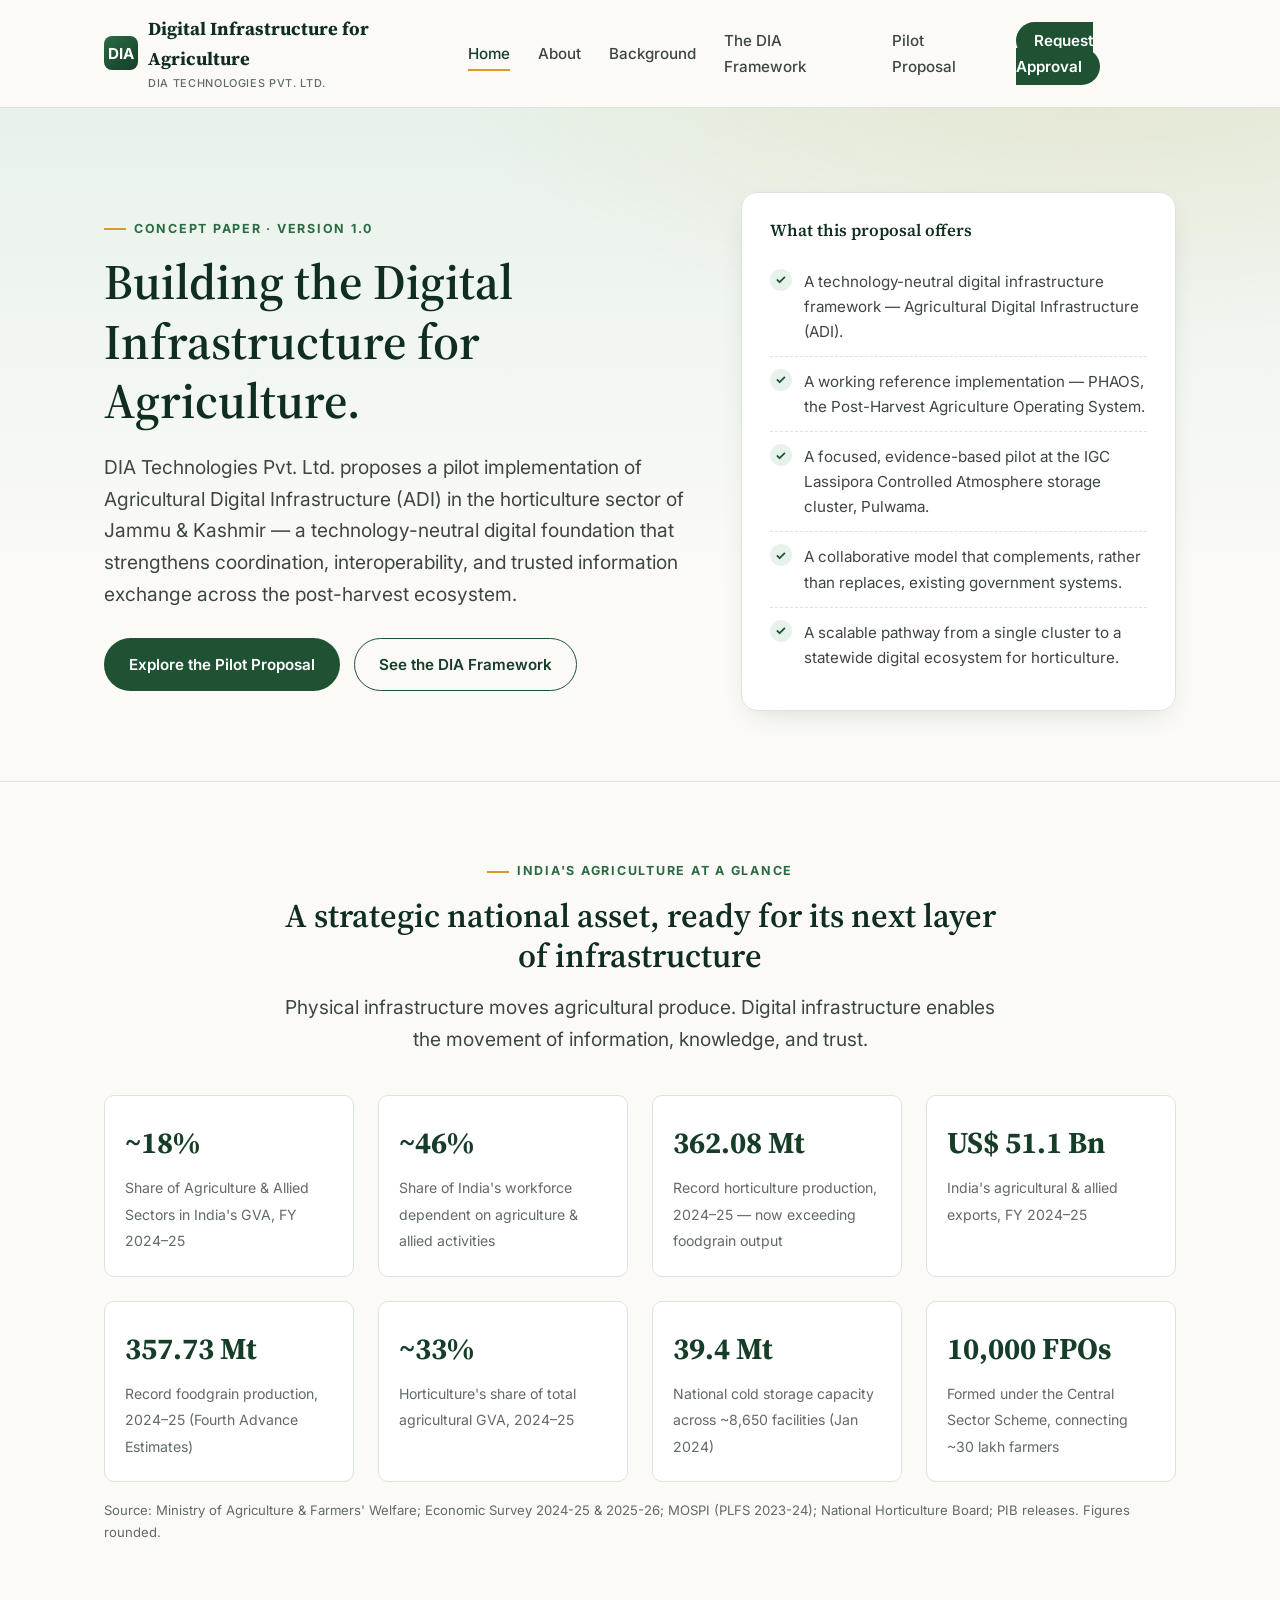
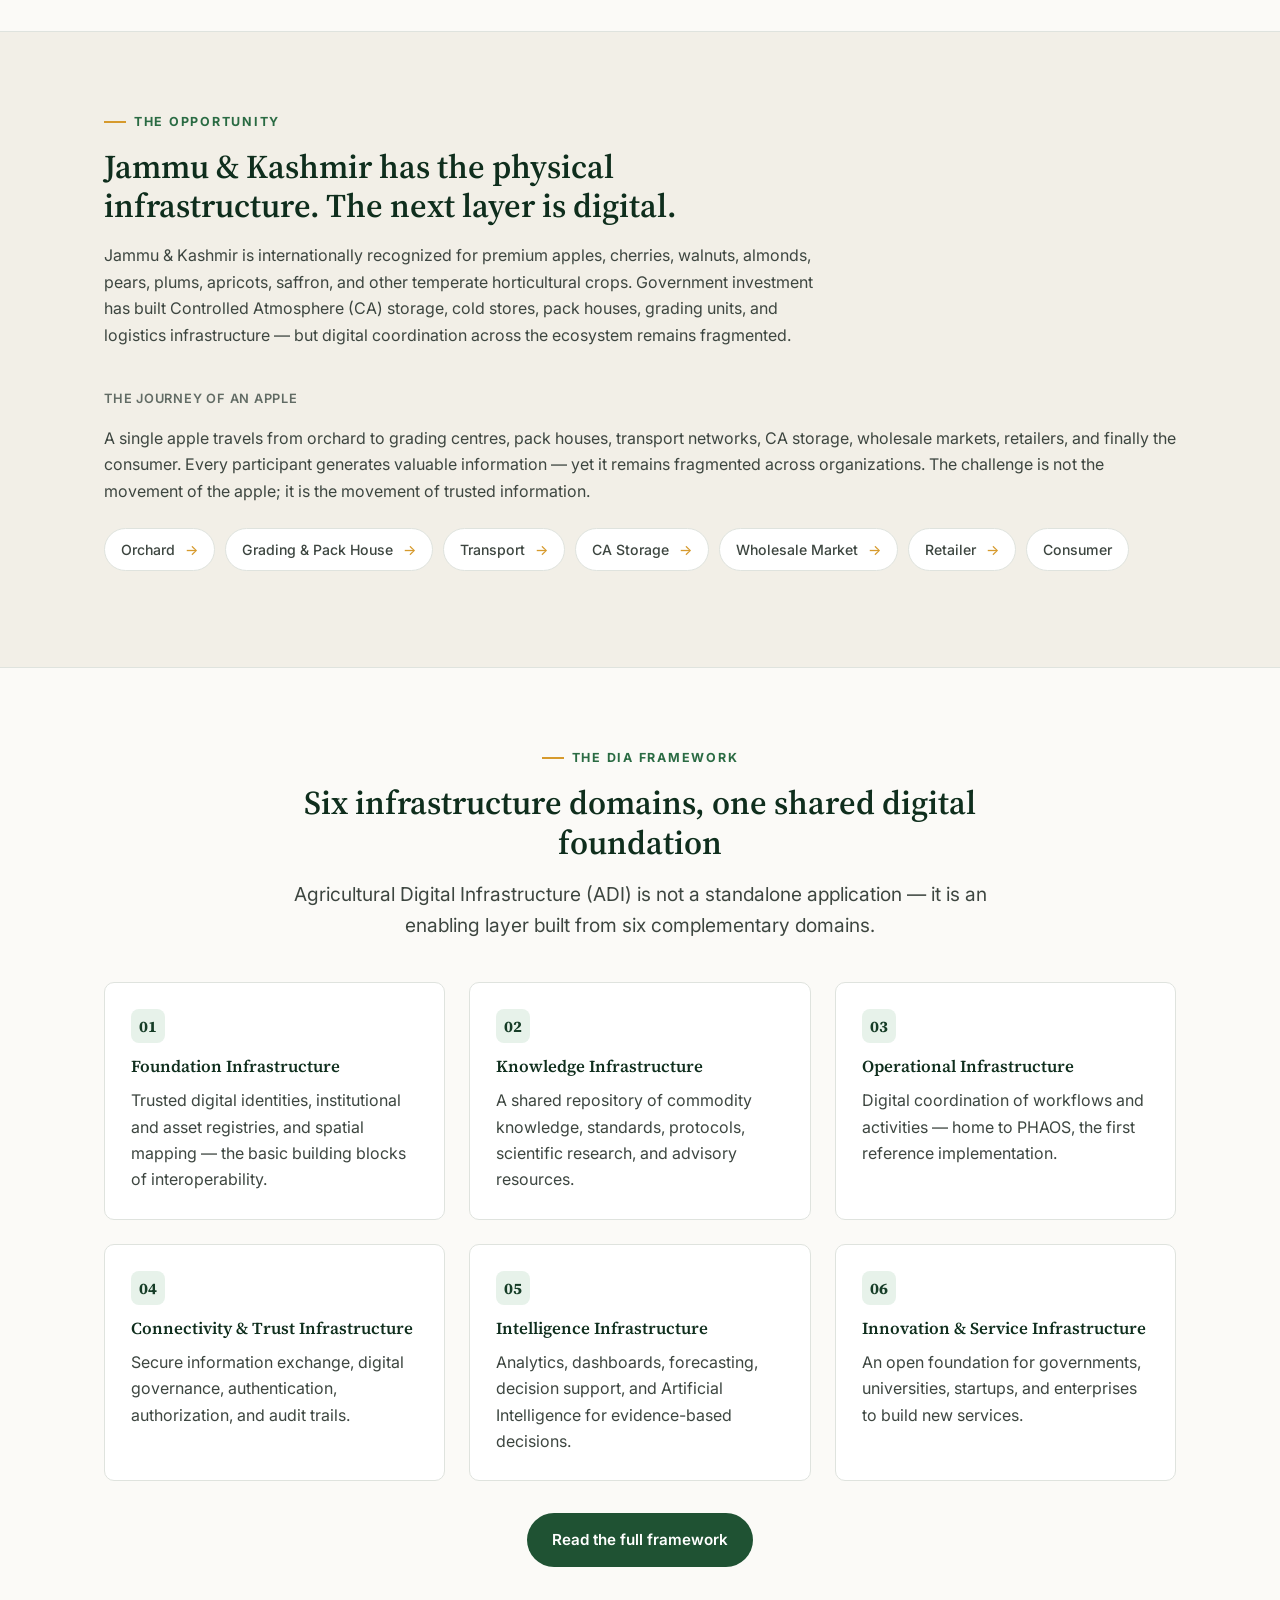
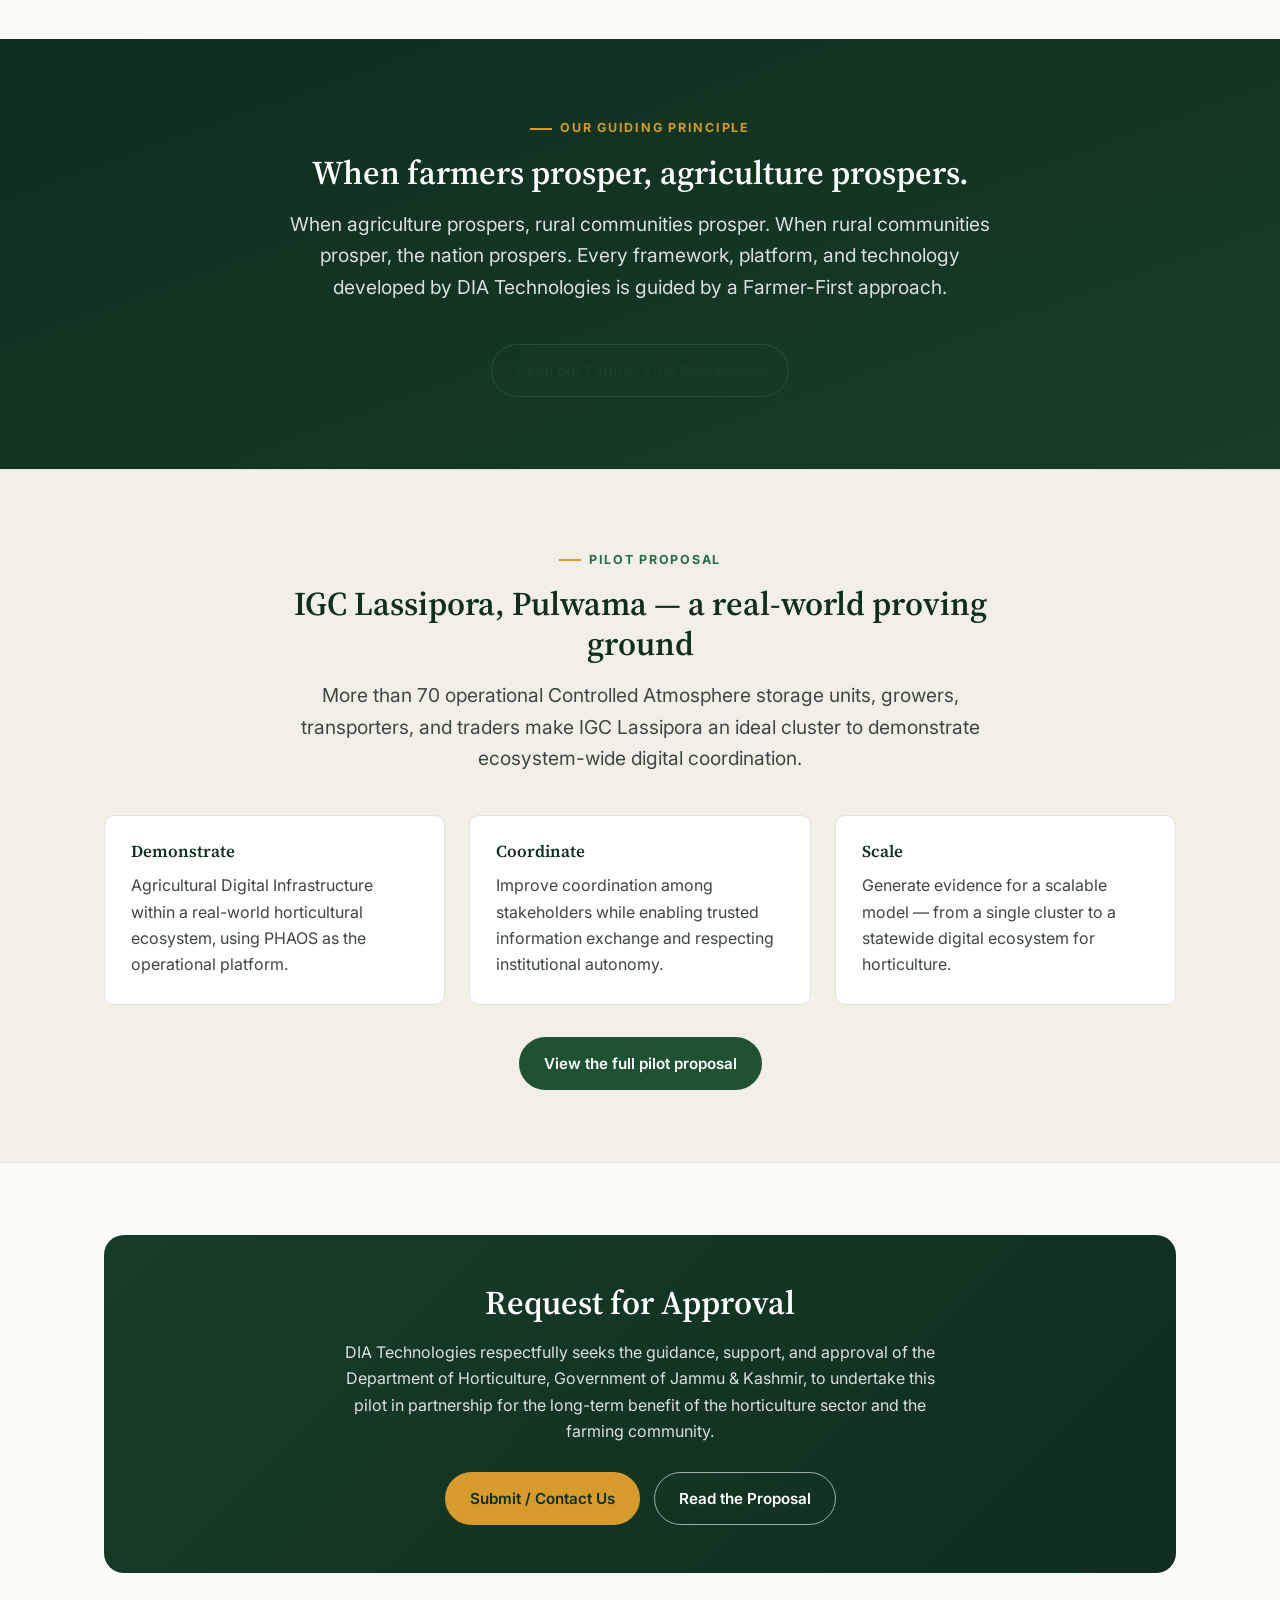
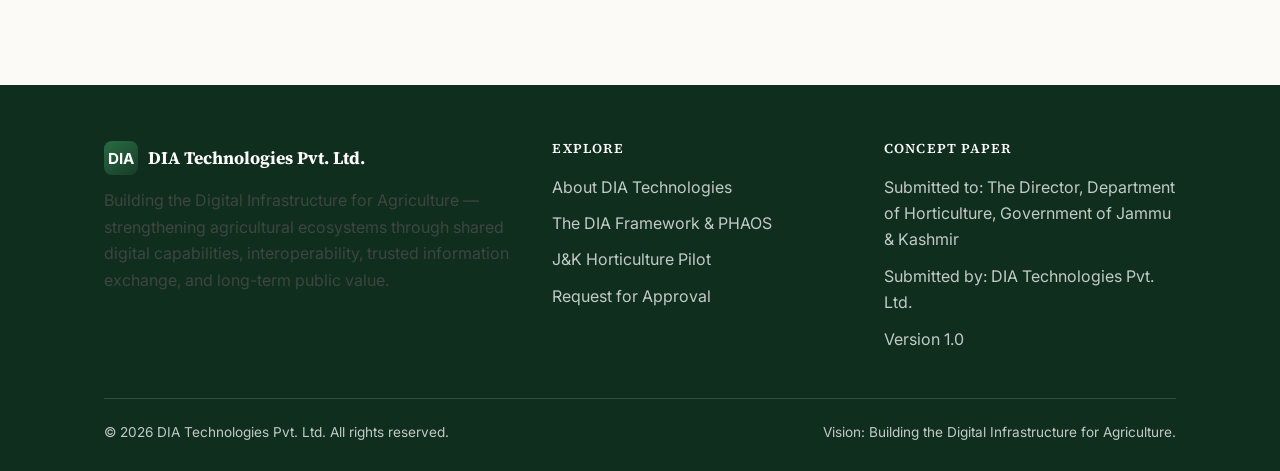
==== index.html @ 1170a84b "Add DIA Technologies J&K Horticulture ADI website" ====
<!DOCTYPE html>
<html lang="en">
<head>
<meta charset="UTF-8" />
<meta name="viewport" content="width=device-width, initial-scale=1.0" />
<title>DIA Technologies — Building the Digital Infrastructure for Agriculture</title>
<meta name="description" content="DIA Technologies Pvt. Ltd. proposes Agricultural Digital Infrastructure (ADI) and PHAOS, with a pilot for the horticulture sector of Jammu & Kashmir at IGC Lassipora, Pulwama." />
<link rel="icon" href="data:image/svg+xml,<svg xmlns=%22http://www.w3.org/2000/svg%22 viewBox=%220 0 100 100%22><rect width=%22100%22 height=%22100%22 rx=%2220%22 fill=%22%23163d27%22/><text x=%2250%22 y=%2264%22 font-size=%2244%22 fill=%22%23fff%22 text-anchor=%22middle%22 font-family=%22Georgia%22>D</text></svg>" />
<link rel="preconnect" href="https://fonts.googleapis.com">
<link href="https://fonts.googleapis.com/css2?family=Inter:wght@400;500;600;700&family=Source+Serif+4:wght@500;600;700&display=swap" rel="stylesheet">
<link rel="stylesheet" href="css/style.css" />
</head>
<body>

<header class="site-header">
  <nav class="nav">
    <a href="index.html" class="brand">
      <span class="brand-mark">DIA</span>
      <span>Digital Infrastructure for Agriculture<small>DIA Technologies Pvt. Ltd.</small></span>
    </a>
    <button class="nav-toggle" aria-label="Toggle menu"><span></span></button>
    <ul class="nav-links">
      <li><a href="index.html" class="active">Home</a></li>
      <li><a href="about.html">About</a></li>
      <li><a href="background.html">Background</a></li>
      <li><a href="framework.html">The DIA Framework</a></li>
      <li><a href="pilot.html">Pilot Proposal</a></li>
      <li><a href="contact.html" class="nav-cta">Request Approval</a></li>
    </ul>
  </nav>
</header>

<section class="hero">
  <div class="wrap hero-grid">
    <div>
      <div class="eyebrow">Concept Paper · Version 1.0</div>
      <h1>Building the Digital Infrastructure for Agriculture.</h1>
      <p class="lede">DIA Technologies Pvt. Ltd. proposes a pilot implementation of Agricultural Digital Infrastructure (ADI) in the horticulture sector of Jammu &amp; Kashmir — a technology-neutral digital foundation that strengthens coordination, interoperability, and trusted information exchange across the post-harvest ecosystem.</p>
      <div class="hero-actions">
        <a href="pilot.html" class="btn btn-primary">Explore the Pilot Proposal</a>
        <a href="framework.html" class="btn btn-ghost">See the DIA Framework</a>
      </div>
    </div>
    <div class="hero-card">
      <h4 class="mt-0">What this proposal offers</h4>
      <ul>
        <li><span class="tick">✓</span> A technology-neutral digital infrastructure framework — Agricultural Digital Infrastructure (ADI).</li>
        <li><span class="tick">✓</span> A working reference implementation — PHAOS, the Post-Harvest Agriculture Operating System.</li>
        <li><span class="tick">✓</span> A focused, evidence-based pilot at the IGC Lassipora Controlled Atmosphere storage cluster, Pulwama.</li>
        <li><span class="tick">✓</span> A collaborative model that complements, rather than replaces, existing government systems.</li>
        <li><span class="tick">✓</span> A scalable pathway from a single cluster to a statewide digital ecosystem for horticulture.</li>
      </ul>
    </div>
  </div>
</section>

<section>
  <div class="wrap">
    <div class="section-head center">
      <div class="eyebrow">India's Agriculture at a Glance</div>
      <h2>A strategic national asset, ready for its next layer of infrastructure</h2>
      <p class="lede" style="margin:0 auto;">Physical infrastructure moves agricultural produce. Digital infrastructure enables the movement of information, knowledge, and trust.</p>
    </div>
    <div class="grid grid-4">
      <div class="stat-card"><span class="stat-num">~18%</span><span class="stat-label">Share of Agriculture &amp; Allied Sectors in India's GVA, FY 2024–25</span></div>
      <div class="stat-card"><span class="stat-num">~46%</span><span class="stat-label">Share of India's workforce dependent on agriculture &amp; allied activities</span></div>
      <div class="stat-card"><span class="stat-num">362.08 Mt</span><span class="stat-label">Record horticulture production, 2024–25 — now exceeding foodgrain output</span></div>
      <div class="stat-card"><span class="stat-num">US$ 51.1 Bn</span><span class="stat-label">India's agricultural &amp; allied exports, FY 2024–25</span></div>
      <div class="stat-card"><span class="stat-num">357.73 Mt</span><span class="stat-label">Record foodgrain production, 2024–25 (Fourth Advance Estimates)</span></div>
      <div class="stat-card"><span class="stat-num">~33%</span><span class="stat-label">Horticulture's share of total agricultural GVA, 2024–25</span></div>
      <div class="stat-card"><span class="stat-num">39.4 Mt</span><span class="stat-label">National cold storage capacity across ~8,650 facilities (Jan 2024)</span></div>
      <div class="stat-card"><span class="stat-num">10,000 FPOs</span><span class="stat-label">Formed under the Central Sector Scheme, connecting ~30 lakh farmers</span></div>
    </div>
    <p style="font-size:0.82rem;color:var(--ink-500);margin-top:18px;">Source: Ministry of Agriculture &amp; Farmers' Welfare; Economic Survey 2024-25 &amp; 2025-26; MOSPI (PLFS 2023-24); National Horticulture Board; PIB releases. Figures rounded.</p>
  </div>
</section>

<section class="section-alt">
  <div class="wrap">
    <div class="section-head">
      <div class="eyebrow">The Opportunity</div>
      <h2>Jammu &amp; Kashmir has the physical infrastructure. The next layer is digital.</h2>
      <p>Jammu &amp; Kashmir is internationally recognized for premium apples, cherries, walnuts, almonds, pears, plums, apricots, saffron, and other temperate horticultural crops. Government investment has built Controlled Atmosphere (CA) storage, cold stores, pack houses, grading units, and logistics infrastructure — but digital coordination across the ecosystem remains fragmented.</p>
    </div>
    <p class="chapter-tag">The Journey of an Apple</p>
    <p>A single apple travels from orchard to grading centres, pack houses, transport networks, CA storage, wholesale markets, retailers, and finally the consumer. Every participant generates valuable information — yet it remains fragmented across organizations. The challenge is not the movement of the apple; it is the movement of trusted information.</p>
    <div class="journey">
      <span>Orchard</span><span>Grading &amp; Pack House</span><span>Transport</span><span>CA Storage</span><span>Wholesale Market</span><span>Retailer</span><span>Consumer</span>
    </div>
  </div>
</section>

<section>
  <div class="wrap">
    <div class="section-head center">
      <div class="eyebrow">The DIA Framework</div>
      <h2>Six infrastructure domains, one shared digital foundation</h2>
      <p class="lede" style="margin:0 auto;">Agricultural Digital Infrastructure (ADI) is not a standalone application — it is an enabling layer built from six complementary domains.</p>
    </div>
    <div class="grid grid-3">
      <div class="card"><div class="card-num">01</div><h4>Foundation Infrastructure</h4><p>Trusted digital identities, institutional and asset registries, and spatial mapping — the basic building blocks of interoperability.</p></div>
      <div class="card"><div class="card-num">02</div><h4>Knowledge Infrastructure</h4><p>A shared repository of commodity knowledge, standards, protocols, scientific research, and advisory resources.</p></div>
      <div class="card"><div class="card-num">03</div><h4>Operational Infrastructure</h4><p>Digital coordination of workflows and activities — home to PHAOS, the first reference implementation.</p></div>
      <div class="card"><div class="card-num">04</div><h4>Connectivity &amp; Trust Infrastructure</h4><p>Secure information exchange, digital governance, authentication, authorization, and audit trails.</p></div>
      <div class="card"><div class="card-num">05</div><h4>Intelligence Infrastructure</h4><p>Analytics, dashboards, forecasting, decision support, and Artificial Intelligence for evidence-based decisions.</p></div>
      <div class="card"><div class="card-num">06</div><h4>Innovation &amp; Service Infrastructure</h4><p>An open foundation for governments, universities, startups, and enterprises to build new services.</p></div>
    </div>
    <div class="text-center" style="margin-top:32px;">
      <a href="framework.html" class="btn btn-primary">Read the full framework</a>
    </div>
  </div>
</section>

<section class="section-dark">
  <div class="wrap">
    <div class="section-head center">
      <div class="eyebrow" style="color:var(--amber-500);">Our Guiding Principle</div>
      <h2>When farmers prosper, agriculture prospers.</h2>
      <p class="lede" style="margin:0 auto;color:rgba(255,255,255,0.85);">When agriculture prospers, rural communities prosper. When rural communities prosper, the nation prospers. Every framework, platform, and technology developed by DIA Technologies is guided by a Farmer-First approach.</p>
    </div>
    <div class="text-center">
      <a href="about.html#farmer-first" class="btn btn-ghost">Read our Farmer-First Declaration</a>
    </div>
  </div>
</section>

<section class="section-alt">
  <div class="wrap">
    <div class="section-head center">
      <div class="eyebrow">Pilot Proposal</div>
      <h2>IGC Lassipora, Pulwama — a real-world proving ground</h2>
      <p class="lede" style="margin:0 auto;">More than 70 operational Controlled Atmosphere storage units, growers, transporters, and traders make IGC Lassipora an ideal cluster to demonstrate ecosystem-wide digital coordination.</p>
    </div>
    <div class="grid grid-3">
      <div class="card"><h4>Demonstrate</h4><p>Agricultural Digital Infrastructure within a real-world horticultural ecosystem, using PHAOS as the operational platform.</p></div>
      <div class="card"><h4>Coordinate</h4><p>Improve coordination among stakeholders while enabling trusted information exchange and respecting institutional autonomy.</p></div>
      <div class="card"><h4>Scale</h4><p>Generate evidence for a scalable model — from a single cluster to a statewide digital ecosystem for horticulture.</p></div>
    </div>
    <div class="text-center" style="margin-top:32px;">
      <a href="pilot.html" class="btn btn-primary">View the full pilot proposal</a>
    </div>
  </div>
</section>

<section>
  <div class="wrap">
    <div class="cta-band">
      <h2>Request for Approval</h2>
      <p>DIA Technologies respectfully seeks the guidance, support, and approval of the Department of Horticulture, Government of Jammu &amp; Kashmir, to undertake this pilot in partnership for the long-term benefit of the horticulture sector and the farming community.</p>
      <div class="hero-actions">
        <a href="contact.html" class="btn btn-primary" style="background:var(--amber-500);color:var(--green-900);">Submit / Contact Us</a>
        <a href="pilot.html" class="btn btn-ghost">Read the Proposal</a>
      </div>
    </div>
  </div>
</section>

<footer class="site-footer">
  <div class="wrap">
    <div class="footer-grid">
      <div>
        <div class="footer-brand"><span class="brand-mark">DIA</span> DIA Technologies Pvt. Ltd.</div>
        <p>Building the Digital Infrastructure for Agriculture — strengthening agricultural ecosystems through shared digital capabilities, interoperability, trusted information exchange, and long-term public value.</p>
      </div>
      <div>
        <h4>Explore</h4>
        <ul class="footer-links">
          <li><a href="about.html">About DIA Technologies</a></li>
          <li><a href="framework.html">The DIA Framework &amp; PHAOS</a></li>
          <li><a href="pilot.html">J&amp;K Horticulture Pilot</a></li>
          <li><a href="contact.html">Request for Approval</a></li>
        </ul>
      </div>
      <div>
        <h4>Concept Paper</h4>
        <ul class="footer-links">
          <li>Submitted to: The Director, Department of Horticulture, Government of Jammu &amp; Kashmir</li>
          <li>Submitted by: DIA Technologies Pvt. Ltd.</li>
          <li>Version 1.0</li>
        </ul>
      </div>
    </div>
    <div class="footer-bottom">
      <span>© <span id="year"></span> DIA Technologies Pvt. Ltd. All rights reserved.</span>
      <span>Vision: Building the Digital Infrastructure for Agriculture.</span>
    </div>
  </div>
</footer>
<script src="js/script.js"></script>
</body>
</html>
---- css/style.css ----
/* DIA Technologies — Agricultural Digital Infrastructure
   Global stylesheet */

:root {
  --green-900: #0f2e1d;
  --green-800: #163d27;
  --green-700: #1f5233;
  --green-600: #2a6b43;
  --green-500: #3a8955;
  --green-100: #e7f2ea;
  --amber-500: #d69a2d;
  --amber-600: #b9821f;
  --ink-900: #1a1f1c;
  --ink-700: #3d4640;
  --ink-500: #616b64;
  --paper: #fbfaf7;
  --paper-alt: #f2efe7;
  --line: #dfe3de;
  --white: #ffffff;
  --radius: 10px;
  --shadow: 0 10px 30px -12px rgba(15, 46, 29, 0.18);
  --maxw: 1120px;
  --serif: "Source Serif 4", "Georgia", "Iowan Old Style", serif;
  --sans: "Inter", "Segoe UI", system-ui, -apple-system, sans-serif;
}

* { box-sizing: border-box; }

html { scroll-behavior: smooth; }

body {
  margin: 0;
  font-family: var(--sans);
  color: var(--ink-900);
  background: var(--paper);
  line-height: 1.65;
  -webkit-font-smoothing: antialiased;
}

img { max-width: 100%; display: block; }

a { color: var(--green-700); text-decoration: none; }
a:hover { text-decoration: underline; }

.wrap {
  max-width: var(--maxw);
  margin: 0 auto;
  padding: 0 24px;
}

h1, h2, h3, h4 {
  font-family: var(--serif);
  color: var(--green-900);
  line-height: 1.2;
  margin: 0 0 16px;
  font-weight: 600;
}

h1 { font-size: clamp(2.1rem, 4vw, 3.1rem); }
h2 { font-size: clamp(1.6rem, 2.6vw, 2.1rem); }
h3 { font-size: 1.3rem; }
h4 { font-size: 1.05rem; }

p { margin: 0 0 16px; color: var(--ink-700); }

.lede {
  font-size: 1.2rem;
  color: var(--ink-700);
  max-width: 62ch;
}

.eyebrow {
  display: inline-flex;
  align-items: center;
  gap: 8px;
  font-size: 0.78rem;
  letter-spacing: 0.14em;
  text-transform: uppercase;
  color: var(--green-600);
  font-weight: 700;
  margin-bottom: 14px;
}
.eyebrow::before {
  content: "";
  width: 22px;
  height: 2px;
  background: var(--amber-500);
  display: inline-block;
}

/* ---------- Header / Nav ---------- */
.site-header {
  position: sticky;
  top: 0;
  z-index: 50;
  background: rgba(251, 250, 247, 0.92);
  backdrop-filter: saturate(180%) blur(8px);
  border-bottom: 1px solid var(--line);
}

.nav {
  display: flex;
  align-items: center;
  justify-content: space-between;
  padding: 14px 24px;
  max-width: var(--maxw);
  margin: 0 auto;
}

.brand {
  display: flex;
  align-items: center;
  gap: 10px;
  font-family: var(--serif);
  font-weight: 700;
  font-size: 1.15rem;
  color: var(--green-900);
}
.brand:hover { text-decoration: none; }

.brand-mark {
  width: 34px;
  height: 34px;
  border-radius: 8px;
  background: linear-gradient(145deg, var(--green-600), var(--green-800));
  display: flex;
  align-items: center;
  justify-content: center;
  color: var(--white);
  font-weight: 700;
  font-family: var(--sans);
  font-size: 0.95rem;
  flex-shrink: 0;
}

.brand small {
  display: block;
  font-family: var(--sans);
  font-weight: 500;
  font-size: 0.68rem;
  letter-spacing: 0.06em;
  color: var(--ink-500);
  text-transform: uppercase;
}

.nav-links {
  display: flex;
  align-items: center;
  gap: 28px;
  list-style: none;
  margin: 0;
  padding: 0;
}

.nav-links a {
  color: var(--ink-700);
  font-weight: 500;
  font-size: 0.95rem;
  padding: 6px 0;
  border-bottom: 2px solid transparent;
}
.nav-links a:hover { color: var(--green-800); text-decoration: none; }
.nav-links a.active { color: var(--green-800); border-color: var(--amber-500); }

.nav-cta {
  background: var(--green-700);
  color: var(--white) !important;
  padding: 9px 18px !important;
  border-radius: 999px;
  border: none !important;
  font-weight: 600 !important;
}
.nav-cta:hover { background: var(--green-800); }

.nav-toggle {
  display: none;
  background: none;
  border: 1px solid var(--line);
  border-radius: 8px;
  padding: 8px 10px;
  cursor: pointer;
}
.nav-toggle span, .nav-toggle span::before, .nav-toggle span::after {
  content: "";
  display: block;
  width: 20px;
  height: 2px;
  background: var(--ink-900);
  position: relative;
  transition: 0.2s;
}
.nav-toggle span::before { position: absolute; top: -6px; }
.nav-toggle span::after { position: absolute; top: 6px; }

@media (max-width: 860px) {
  .nav-toggle { display: block; }
  .nav-links {
    position: absolute;
    top: 100%;
    left: 0;
    right: 0;
    background: var(--paper);
    border-bottom: 1px solid var(--line);
    flex-direction: column;
    align-items: flex-start;
    gap: 0;
    max-height: 0;
    overflow: hidden;
    transition: max-height 0.25s ease;
  }
  .nav-links.open { max-height: 400px; }
  .nav-links li { width: 100%; }
  .nav-links a { display: block; width: 100%; padding: 14px 24px; border-bottom: 1px solid var(--line); }
  .nav-links a.active { border-bottom: 1px solid var(--amber-500); }
  .nav-cta { margin: 14px 24px; display: inline-block; }
}

/* ---------- Hero ---------- */
.hero {
  background:
    radial-gradient(1100px 500px at 85% -10%, rgba(214, 154, 45, 0.14), transparent 60%),
    linear-gradient(180deg, var(--green-100), var(--paper) 70%);
  border-bottom: 1px solid var(--line);
  padding: 84px 0 70px;
}

.hero-grid {
  display: grid;
  grid-template-columns: 1.15fr 0.85fr;
  gap: 48px;
  align-items: center;
}

@media (max-width: 900px) {
  .hero-grid { grid-template-columns: 1fr; }
}

.hero h1 { margin-bottom: 20px; }

.hero-actions {
  display: flex;
  gap: 14px;
  flex-wrap: wrap;
  margin-top: 28px;
}

.btn {
  display: inline-flex;
  align-items: center;
  gap: 8px;
  padding: 13px 24px;
  border-radius: 999px;
  font-weight: 600;
  font-size: 0.95rem;
  border: 1px solid transparent;
  cursor: pointer;
}
.btn-primary { background: var(--green-700); color: var(--white); }
.btn-primary:hover { background: var(--green-800); text-decoration: none; }
.btn-ghost { background: transparent; border-color: var(--green-700); color: var(--green-800); }
.btn-ghost:hover { background: var(--green-100); text-decoration: none; }

.hero-card {
  background: var(--white);
  border: 1px solid var(--line);
  border-radius: 16px;
  padding: 28px;
  box-shadow: var(--shadow);
}

.hero-card ul { margin: 0; padding: 0; list-style: none; }
.hero-card li {
  display: flex;
  gap: 12px;
  padding: 12px 0;
  border-bottom: 1px dashed var(--line);
  font-size: 0.95rem;
  color: var(--ink-700);
}
.hero-card li:last-child { border-bottom: none; }
.hero-card li .tick {
  flex-shrink: 0;
  width: 22px;
  height: 22px;
  border-radius: 50%;
  background: var(--green-100);
  color: var(--green-700);
  display: flex;
  align-items: center;
  justify-content: center;
  font-size: 0.8rem;
  font-weight: 700;
}

/* ---------- Sections ---------- */
section { padding: 72px 0; }
.section-alt { background: var(--paper-alt); border-top: 1px solid var(--line); border-bottom: 1px solid var(--line); }
.section-dark {
  background: linear-gradient(160deg, var(--green-900), var(--green-800));
  color: var(--white);
}
.section-dark h2, .section-dark h3, .section-dark h4 { color: var(--white); }
.section-dark p { color: rgba(255,255,255,0.82); }

.section-head { max-width: 720px; margin-bottom: 40px; }
.section-head.center { margin-left: auto; margin-right: auto; text-align: center; }

/* Grids & cards */
.grid { display: grid; gap: 24px; }
.grid-2 { grid-template-columns: repeat(2, 1fr); }
.grid-3 { grid-template-columns: repeat(3, 1fr); }
.grid-4 { grid-template-columns: repeat(4, 1fr); }
@media (max-width: 900px) { .grid-3, .grid-4 { grid-template-columns: repeat(2, 1fr); } }
@media (max-width: 620px) { .grid-2, .grid-3, .grid-4 { grid-template-columns: 1fr; } }

.card {
  background: var(--white);
  border: 1px solid var(--line);
  border-radius: var(--radius);
  padding: 26px;
}
.card h3, .card h4 { margin-bottom: 10px; }
.card p:last-child { margin-bottom: 0; }

.card-num {
  display: inline-flex;
  align-items: center;
  justify-content: center;
  width: 34px;
  height: 34px;
  border-radius: 8px;
  background: var(--green-100);
  color: var(--green-800);
  font-weight: 700;
  font-family: var(--serif);
  margin-bottom: 14px;
}

/* Stat dashboard */
.stat-card {
  background: var(--white);
  border: 1px solid var(--line);
  border-radius: var(--radius);
  padding: 22px 20px;
  text-align: left;
}
.stat-num {
  font-family: var(--serif);
  font-size: 1.9rem;
  font-weight: 700;
  color: var(--green-800);
  display: block;
  margin-bottom: 6px;
}
.stat-label { font-size: 0.88rem; color: var(--ink-500); }

/* Pillars / values list */
.pillar {
  display: flex;
  gap: 16px;
  padding: 18px 0;
  border-bottom: 1px solid var(--line);
}
.pillar:last-child { border-bottom: none; }
.pillar .dot {
  flex-shrink: 0;
  width: 10px;
  height: 10px;
  border-radius: 50%;
  background: var(--amber-500);
  margin-top: 8px;
}

/* Timeline / phases */
.phase-list { counter-reset: phase; list-style: none; margin: 0; padding: 0; }
.phase {
  position: relative;
  padding: 0 0 34px 46px;
  border-left: 2px solid var(--line);
  margin-left: 17px;
}
.phase:last-child { border-color: transparent; padding-bottom: 0; }
.phase::before {
  counter-increment: phase;
  content: counter(phase);
  position: absolute;
  left: -18px;
  top: -2px;
  width: 34px;
  height: 34px;
  border-radius: 50%;
  background: var(--green-700);
  color: var(--white);
  display: flex;
  align-items: center;
  justify-content: center;
  font-weight: 700;
  font-family: var(--serif);
  font-size: 0.95rem;
}
.phase h4 { margin-bottom: 8px; }
.phase ul { margin: 10px 0 0; padding-left: 18px; color: var(--ink-700); }
.phase li { margin-bottom: 4px; }

/* Quote / callout blocks */
.callout {
  background: var(--green-100);
  border-left: 4px solid var(--green-600);
  border-radius: 4px;
  padding: 22px 26px;
  margin: 28px 0;
  font-family: var(--serif);
  font-size: 1.1rem;
  color: var(--green-900);
}
.callout p { color: var(--green-900); margin: 0; }

.key-insight {
  background: var(--paper-alt);
  border: 1px solid var(--line);
  border-radius: var(--radius);
  padding: 20px 24px;
  margin: 24px 0;
}
.key-insight .label {
  display: block;
  font-size: 0.75rem;
  font-weight: 700;
  letter-spacing: 0.1em;
  text-transform: uppercase;
  color: var(--amber-600);
  margin-bottom: 8px;
}
.key-insight p:last-child { margin-bottom: 0; }

/* Table */
.table-wrap { overflow-x: auto; }
table { width: 100%; border-collapse: collapse; background: var(--white); border-radius: var(--radius); overflow: hidden; }
table th, table td { text-align: left; padding: 14px 16px; border-bottom: 1px solid var(--line); font-size: 0.95rem; }
table th { background: var(--green-800); color: var(--white); font-family: var(--serif); font-weight: 600; }
table tr:last-child td { border-bottom: none; }
table tr:nth-child(even) td { background: var(--paper-alt); }

/* Comparison table (traditional vs ADI) */
.compare { display: grid; grid-template-columns: 1fr 1fr; gap: 0; border: 1px solid var(--line); border-radius: var(--radius); overflow: hidden; }
.compare .col { padding: 24px; }
.compare .col:first-child { background: var(--paper-alt); border-right: 1px solid var(--line); }
.compare .col:last-child { background: var(--green-100); }
.compare h4 { margin-bottom: 14px; }
.compare ul { margin: 0; padding: 0; list-style: none; }
.compare li { padding: 8px 0; border-bottom: 1px dashed var(--line); font-size: 0.95rem; }
.compare li:last-child { border-bottom: none; }
@media (max-width: 640px) { .compare { grid-template-columns: 1fr; } .compare .col:first-child { border-right: none; border-bottom: 1px solid var(--line); } }

/* SDG badges */
.sdg-grid { display: grid; grid-template-columns: repeat(auto-fit, minmax(180px, 1fr)); gap: 18px; }
.sdg-badge {
  background: var(--white);
  border: 1px solid var(--line);
  border-radius: var(--radius);
  padding: 20px;
  border-top: 4px solid var(--amber-500);
}
.sdg-badge .sdg-tag {
  font-family: var(--serif);
  font-weight: 700;
  color: var(--green-800);
  font-size: 1.05rem;
  display: block;
  margin-bottom: 6px;
}

/* Founders */
.founder-card {
  background: var(--white);
  border: 1px solid var(--line);
  border-radius: var(--radius);
  padding: 28px;
  text-align: center;
}
.founder-avatar {
  width: 76px;
  height: 76px;
  border-radius: 50%;
  background: linear-gradient(145deg, var(--green-600), var(--green-900));
  color: var(--white);
  display: flex;
  align-items: center;
  justify-content: center;
  font-family: var(--serif);
  font-size: 1.5rem;
  font-weight: 700;
  margin: 0 auto 16px;
}
.founder-role { color: var(--amber-600); font-weight: 600; font-size: 0.9rem; margin-bottom: 12px; }

/* Journey of an apple strip */
.journey {
  display: flex;
  flex-wrap: wrap;
  gap: 10px;
  margin: 24px 0;
}
.journey span {
  background: var(--white);
  border: 1px solid var(--line);
  border-radius: 999px;
  padding: 9px 16px;
  font-size: 0.88rem;
  color: var(--ink-700);
  font-weight: 500;
}
.journey span::after { content: "→"; margin-left: 10px; color: var(--amber-500); }
.journey span:last-child::after { content: ""; margin: 0; }

/* Breadcrumb / page hero (interior pages) */
.page-hero {
  padding: 56px 0 44px;
  background: linear-gradient(180deg, var(--green-100), var(--paper));
  border-bottom: 1px solid var(--line);
}
.page-hero .lede { margin-top: 10px; }

/* CTA band */
.cta-band {
  background: linear-gradient(135deg, var(--green-800), var(--green-900));
  color: var(--white);
  border-radius: 20px;
  padding: 48px;
  text-align: center;
  margin: 0 auto;
}
.cta-band h2 { color: var(--white); }
.cta-band p { color: rgba(255,255,255,0.85); max-width: 60ch; margin-left: auto; margin-right: auto; }
.cta-band .hero-actions { justify-content: center; }
.cta-band .btn-ghost { border-color: rgba(255,255,255,0.6); color: var(--white); }
.cta-band .btn-ghost:hover { background: rgba(255,255,255,0.1); }

/* Footer */
.site-footer {
  background: var(--green-900);
  color: rgba(255,255,255,0.75);
  padding: 56px 0 28px;
  margin-top: 40px;
}
.footer-grid {
  display: grid;
  grid-template-columns: 1.4fr 1fr 1fr;
  gap: 40px;
  margin-bottom: 36px;
}
@media (max-width: 700px) { .footer-grid { grid-template-columns: 1fr; } }
.site-footer h4 { color: var(--white); font-size: 0.85rem; letter-spacing: 0.08em; text-transform: uppercase; margin-bottom: 16px; }
.site-footer a { color: rgba(255,255,255,0.75); }
.site-footer a:hover { color: var(--white); }
.footer-links { list-style: none; margin: 0; padding: 0; }
.footer-links li { margin-bottom: 10px; }
.footer-brand { display: flex; align-items: center; gap: 10px; color: var(--white); font-family: var(--serif); font-weight: 700; font-size: 1.1rem; margin-bottom: 12px; }
.footer-bottom {
  border-top: 1px solid rgba(255,255,255,0.15);
  padding-top: 22px;
  display: flex;
  justify-content: space-between;
  flex-wrap: wrap;
  gap: 10px;
  font-size: 0.85rem;
}

/* Utilities */
.mt-0 { margin-top: 0; }
.text-center { text-align: center; }
.tag {
  display: inline-block;
  background: var(--green-100);
  color: var(--green-800);
  font-size: 0.78rem;
  font-weight: 700;
  letter-spacing: 0.04em;
  text-transform: uppercase;
  padding: 5px 12px;
  border-radius: 999px;
  margin-bottom: 10px;
}
.chapter-tag {
  font-size: 0.8rem;
  color: var(--ink-500);
  font-weight: 600;
  text-transform: uppercase;
  letter-spacing: 0.06em;
}

ol.styled, ul.styled { padding-left: 20px; color: var(--ink-700); }
ol.styled li, ul.styled li { margin-bottom: 8px; }
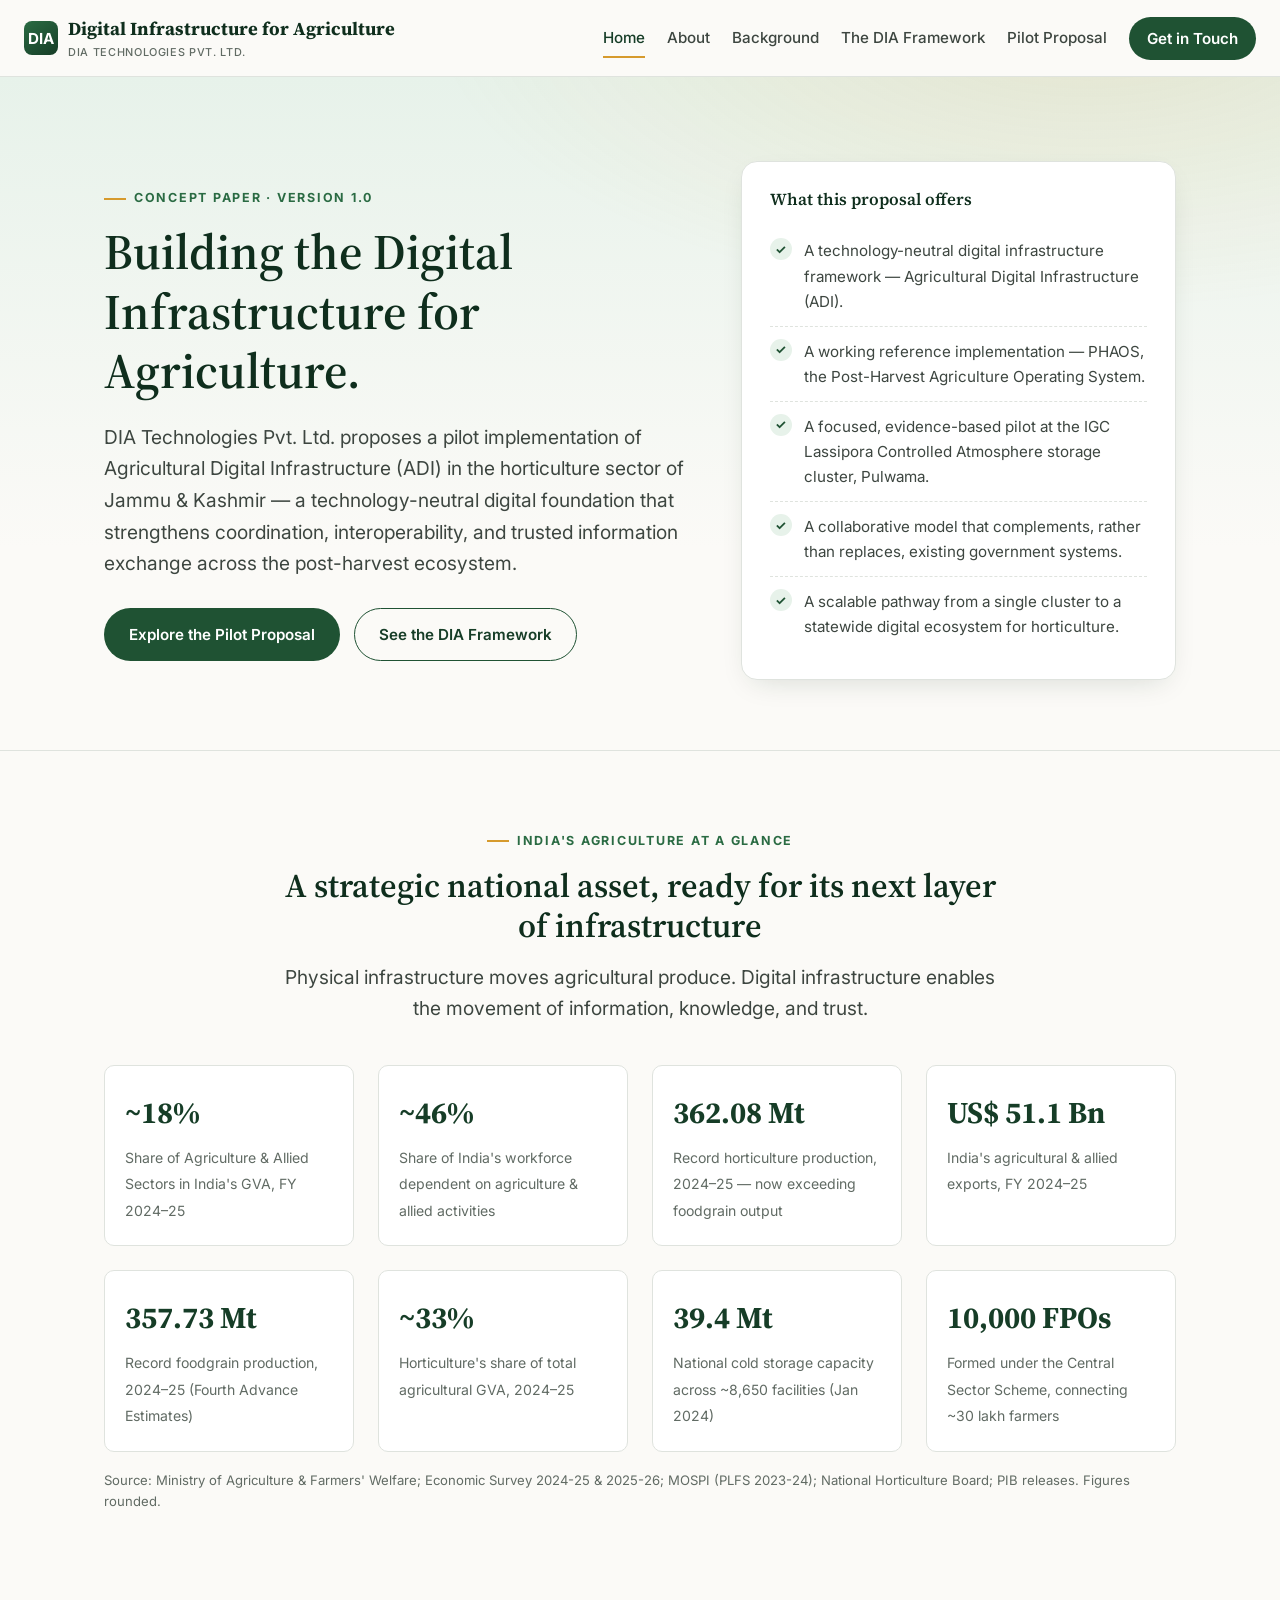
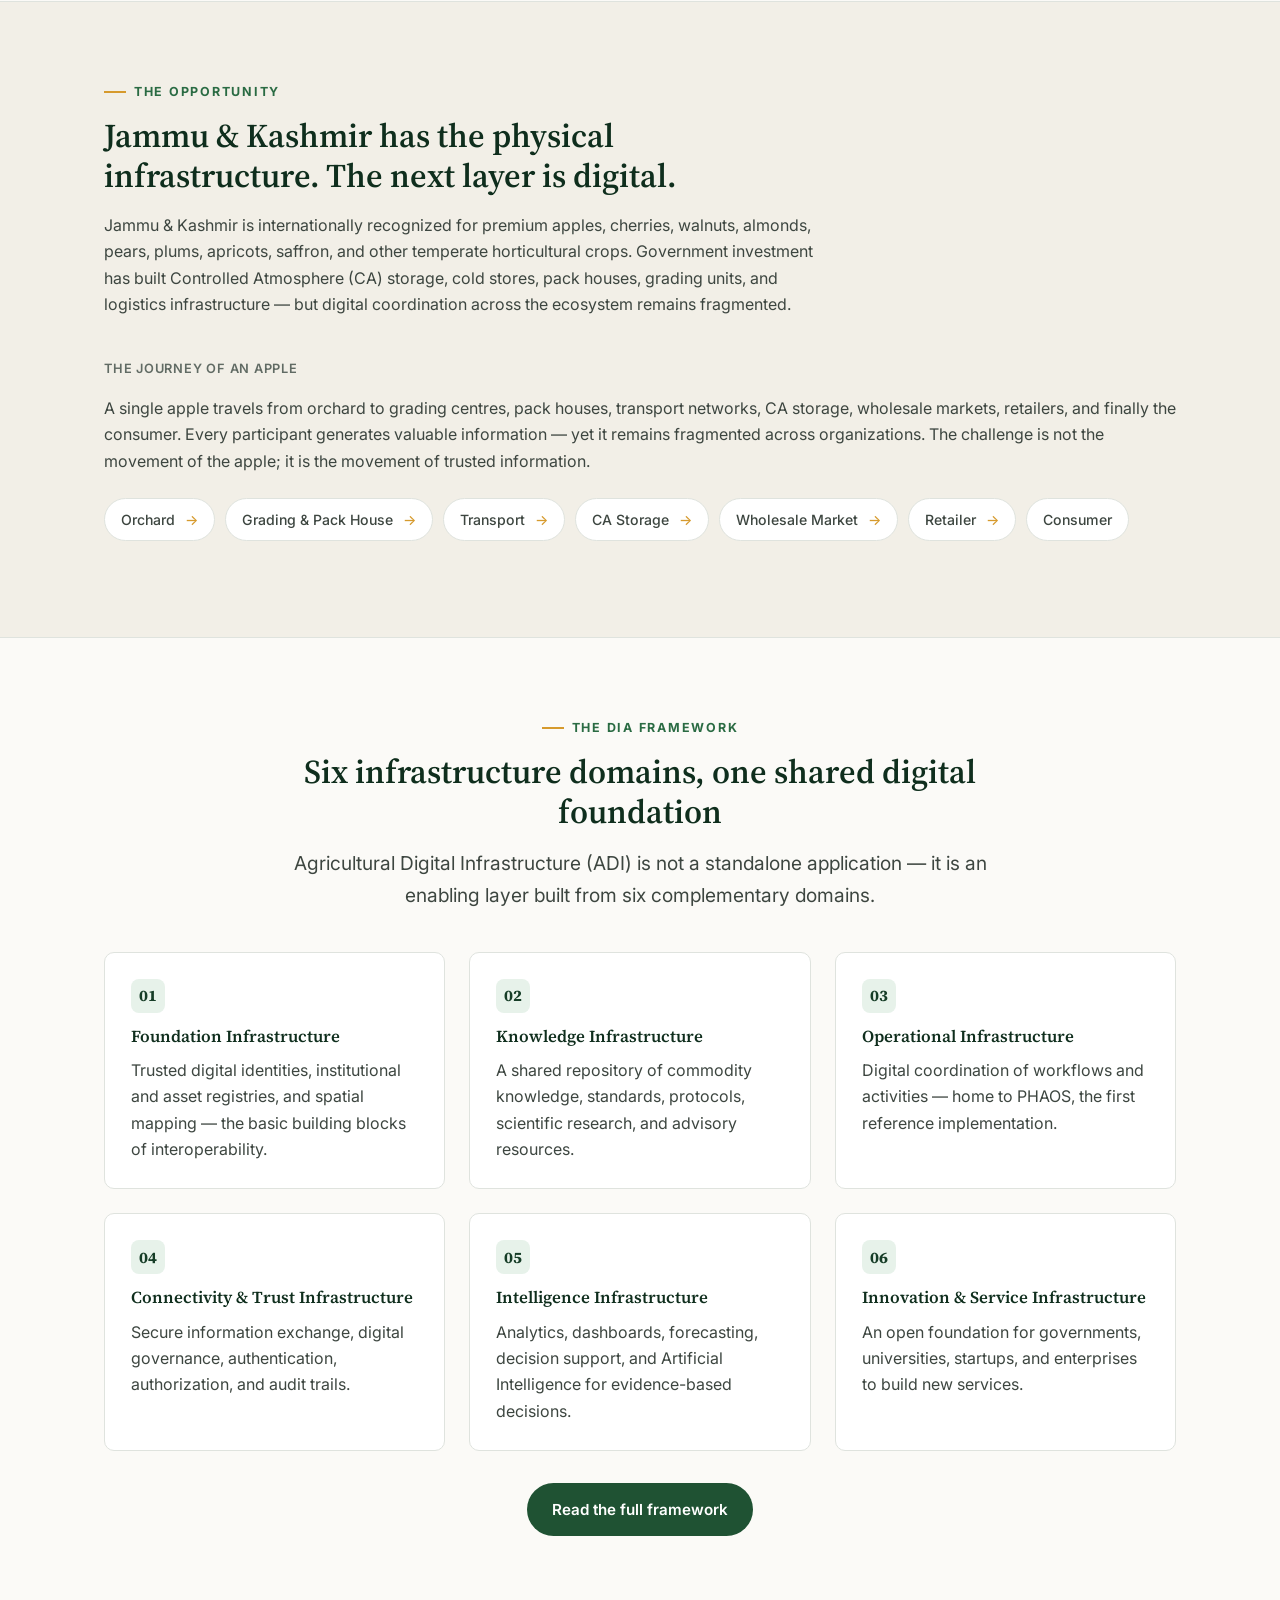
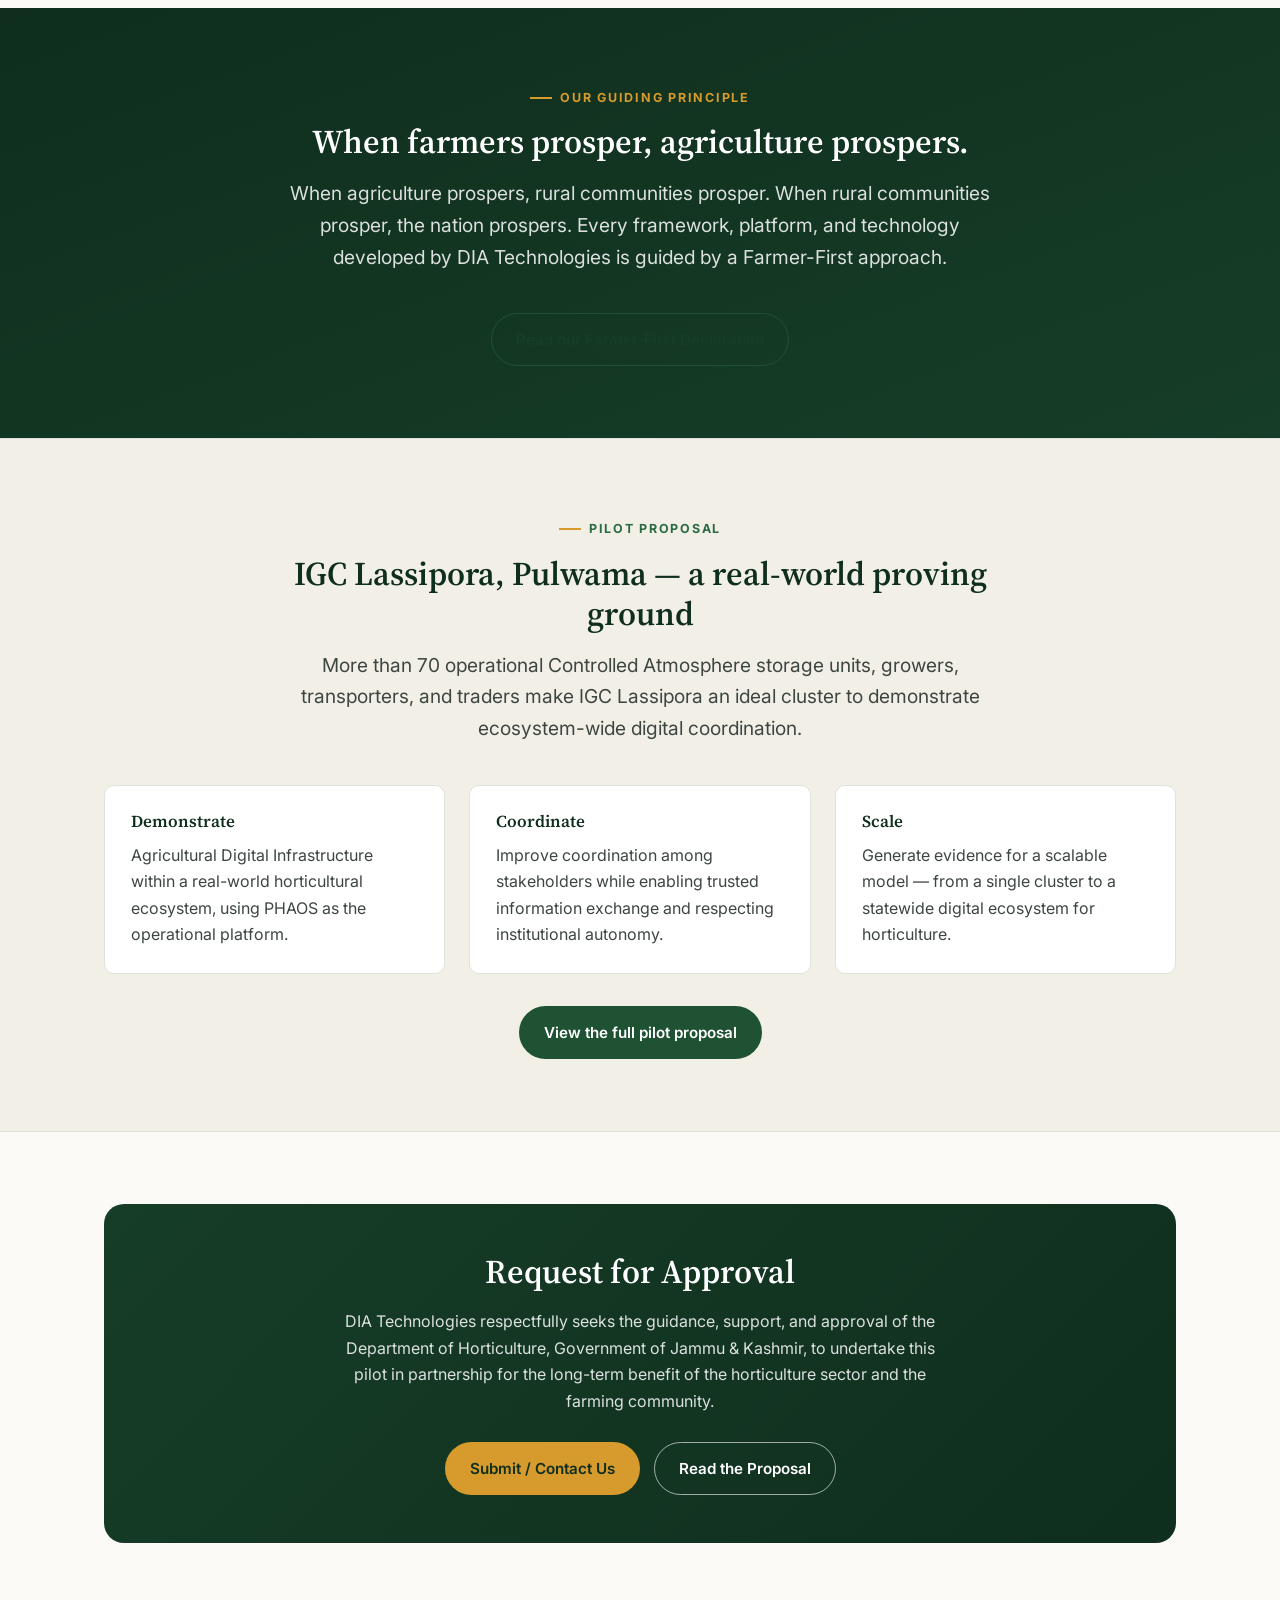
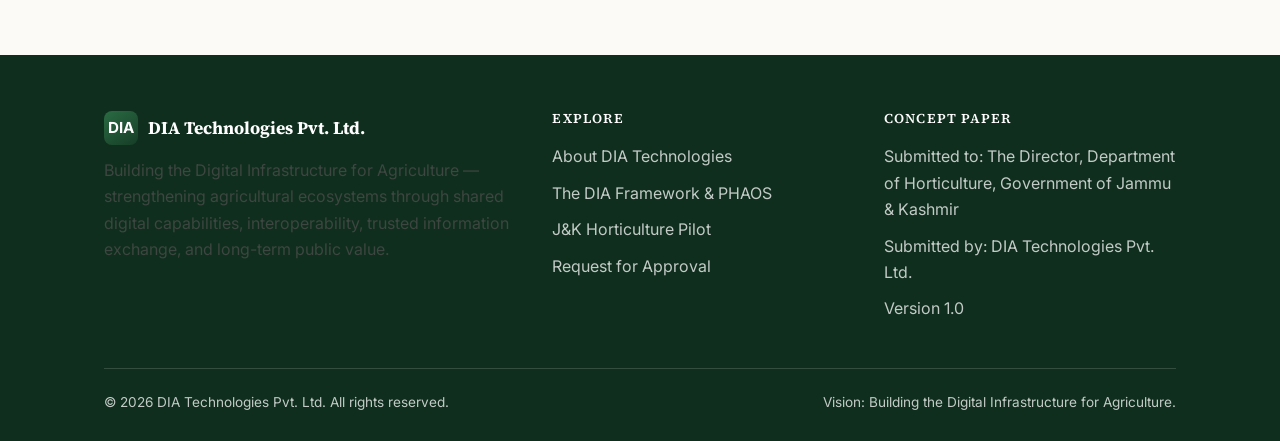
==== commit 8ea7d669: "Rename nav CTA to Get in Touch and fix nav wrapping" ====
--- a/index.html
+++ b/index.html
@@ -25,7 +25,7 @@
       <li><a href="background.html">Background</a></li>
       <li><a href="framework.html">The DIA Framework</a></li>
       <li><a href="pilot.html">Pilot Proposal</a></li>
-      <li><a href="contact.html" class="nav-cta">Request Approval</a></li>
+      <li><a href="contact.html" class="nav-cta">Get in Touch</a></li>
     </ul>
   </nav>
 </header>
--- a/css/style.css
+++ b/css/style.css
@@ -102,8 +102,9 @@
   display: flex;
   align-items: center;
   justify-content: space-between;
+  gap: 20px;
   padding: 14px 24px;
-  max-width: var(--maxw);
+  max-width: 1320px;
   margin: 0 auto;
 }
 
@@ -115,6 +116,8 @@
   font-weight: 700;
   font-size: 1.15rem;
   color: var(--green-900);
+  flex-shrink: 0;
+  white-space: nowrap;
 }
 .brand:hover { text-decoration: none; }
 
@@ -146,13 +149,17 @@
 .nav-links {
   display: flex;
   align-items: center;
-  gap: 28px;
+  gap: 22px;
   list-style: none;
   margin: 0;
   padding: 0;
 }
 
+.nav-links li { flex-shrink: 0; }
+
 .nav-links a {
+  display: inline-block;
+  white-space: nowrap;
   color: var(--ink-700);
   font-weight: 500;
   font-size: 0.95rem;
@@ -169,6 +176,7 @@
   border-radius: 999px;
   border: none !important;
   font-weight: 600 !important;
+  white-space: nowrap;
 }
 .nav-cta:hover { background: var(--green-800); }
 
@@ -478,6 +486,15 @@
   padding: 28px;
   text-align: center;
 }
+.founder-photo {
+  width: 92px;
+  height: 92px;
+  border-radius: 50%;
+  object-fit: cover;
+  margin: 0 auto 16px;
+  border: 3px solid var(--green-100);
+  display: block;
+}
 .founder-avatar {
   width: 76px;
   height: 76px;
